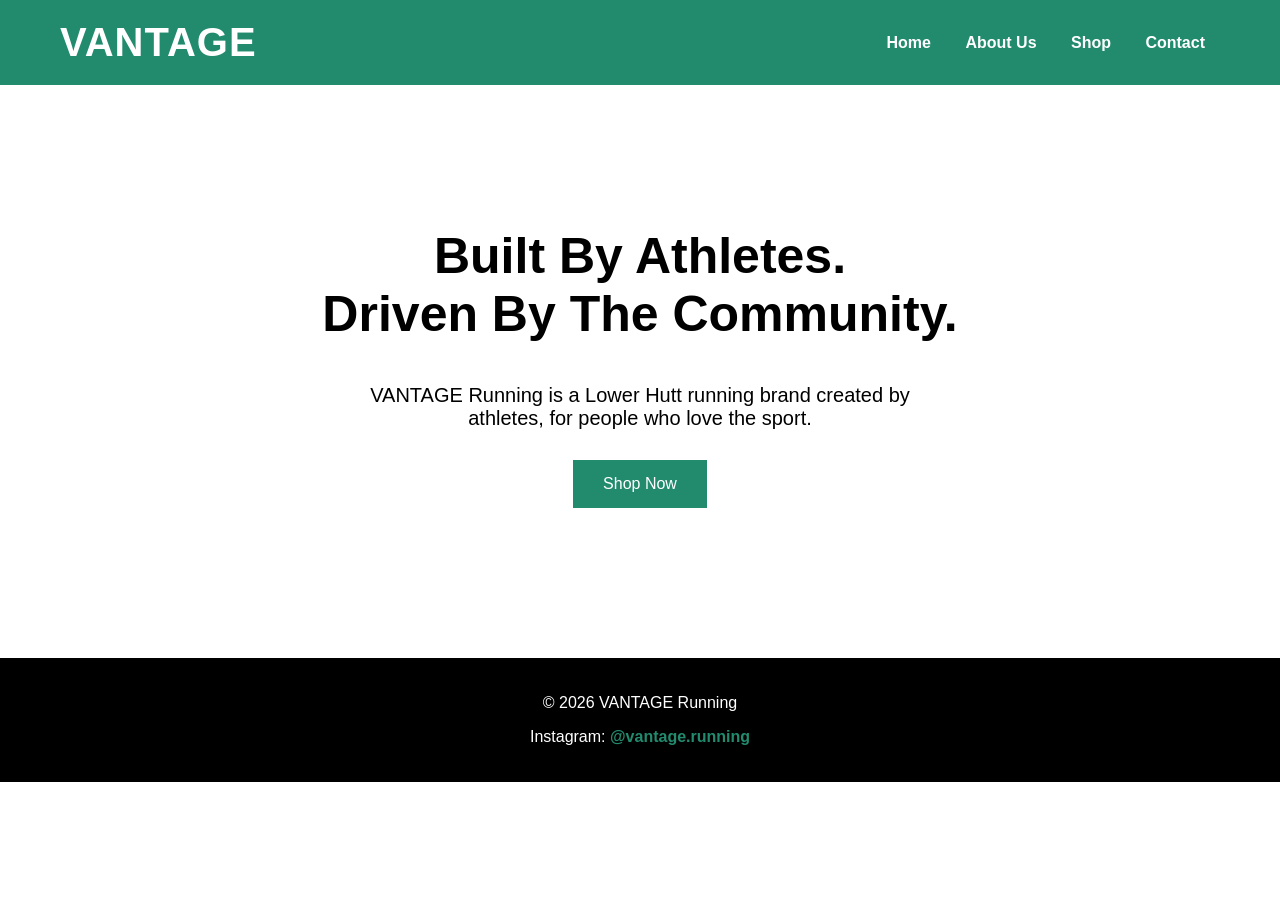
==== index.html @ 98aeda75 "1" ====
<!DOCTYPE html>
<html>
<head>
    <title>VANTAGE Running</title>
    <link rel="icon" type="image/png" href="Images/logo.png">
    <link rel="stylesheet" href="style.css">
</head>

<body>

<header>
    <h1>VANTAGE</h1>
 <nav>
<a href="index.html">Home</a>
<a href="about.html">About Us</a>
<a href="shop.html">Shop</a>
<a href="contact.html">Contact</a>
</nav>
</header>


<section class="hero">
    <h2>Built By Athletes.<br>Driven By The Community.</h2>
    <p>
        VANTAGE Running is a Lower Hutt running brand created by athletes,
        for people who love the sport.
    </p>
    <a class="button" href="shop.html">Shop Now</a>
</section>





<footer>

<p>© 2026 VANTAGE Running</p>

<p>
Instagram:
<a href="https://www.instagram.com/vantage.running" target="_blank">
@vantage.running
</a>
</p>

</footer>

</body>
</html>
---- style.css ----
body {
    margin:0;
    font-family: Arial, sans-serif;
    background:white;
    color:black;
}


header {
    background:#228B6E;
    padding:20px 60px;
    display:flex;
    justify-content:space-between;
    align-items:center;
}


header h1 {
    color:white;
    font-size:40px;
    font-family:Impact, Haettenschweiler, 'Arial Narrow Bold', sans-serif;
    letter-spacing:1px;
    margin:0;
}



nav a {
    color:white;
    text-decoration:none;
    margin:15px;
    font-weight:bold;
    font-family: Arial, sans-serif;
}



.hero {
    padding:100px 20px;
    text-align:center;
}


.hero h2 {
    font-size:50px;
}


.hero p {
    font-size:20px;
    max-width:600px;
    margin:auto;
}


.button {
    display:inline-block;
    margin-top:30px;
    background:#228B6E;
    color:white;
    padding:15px 30px;
    text-decoration:none;
}


.page {
    padding:80px;
    text-align:left;
}


.page p {
    max-width:700px;
    margin:20px 0;
    font-size:18px;
    line-height:1.6;
}

.page h2 {
    font-size:45px;
    margin-bottom:40px;
}


.product {
    max-width:400px;
    margin:auto;
}


.product img {
    width:100%;
}


button {
    background:#228B6E;
    color:white;
    border:none;
    padding:15px 40px;
    font-size:16px;
}


footer {
    background:black;
    color:white;
    text-align:center;
    padding:20px;
    margin-top:50px;
}



.products {
    display:flex;
    justify-content:center;
}


.product-card {
    width:300px;
    text-decoration:none;
    color:black;
}


.product-card img {
    width:100%;
}


.product-page {
    display:flex;
    gap:50px;
    padding:60px;
    align-items:center;
}


.product-page img {
    width:450px;
}


.product-info {
    max-width:500px;
}


.options {
    display:flex;
    flex-direction:column;
    gap:10px;
    margin:25px 0;
}


.options label {
    font-weight:bold;
}


.options select {
    width:200px;
    padding:10px;
    font-size:16px;
    border:1px solid black;
}


.paypal {
    margin-top:20px;
}


.buy-button {
    background:#228B6E;
    color:white;
    border:none;
    padding:15px 50px;
    font-size:18px;
    cursor:pointer;
}


.buy-button:hover {
    opacity:0.8;
}

.options {
    margin-top:30px;
}


.option {
    background:white;
    border:2px solid black;
    padding:12px 25px;
    margin:5px;
    cursor:pointer;
    font-size:16px;
}


.option:hover,
.selected {
    background:#228B6E;
    color:white;
    border-color:#228B6E;
}


.buy-button {
    background:#228B6E;
    color:white;
    border:none;
    padding:15px 60px;
    font-size:18px;
    cursor:pointer;
}

.options {
    margin-top:30px;
}


.options select {
    width:200px;
    padding:12px;
    font-size:16px;
    border:1px solid black;
}


.buy-button {
    background:#228B6E;
    color:white;
    border:none;
    padding:15px 60px;
    font-size:18px;
    cursor:pointer;
}


.slideshow {
    position:relative;
    width:450px;
}


.slideshow img {
    width:100%;
    display:block;
}


.slide-button {

    position:absolute;
    top:50%;
    transform:translateY(-50%);

    background:none;
    border:none;

    color:white;
    font-size:45px;
    font-weight:300;

    cursor:pointer;

    padding:10px;

    text-shadow:0 2px 8px rgba(0,0,0,0.6);

    transition:0.2s;
}


.slide-button:hover {

    color:#228B6E;
    transform:translateY(-50%) scale(1.15);

}


.left {
    left:20px;
}


.right {
    right:20px;
}

.slideshow {
    position:relative;
    width:450px;
}

.contact-email {
    color:#228B6E;
    font-size:20px;
    font-weight:bold;
    text-decoration:none;
}

.contact-email:hover {
    text-decoration:underline;
}

.options {
    margin-top:30px;
}


.options h3 {
    margin-bottom:10px;
    margin-top:25px;
}


.options select {
    width:220px;
    padding:12px;
    font-size:16px;
    border:1px solid black;
    background:white;
}


.buy-button {
    background:#228B6E;
    color:white;
    border:none;
    padding:15px 60px;
    font-size:18px;
    cursor:pointer;
}


.buy-button:hover {
    opacity:0.85;
}

footer a {
    color:#228B6E;
    text-decoration:none;
    font-weight:bold;
}


footer a:hover {
    text-decoration:underline;
}
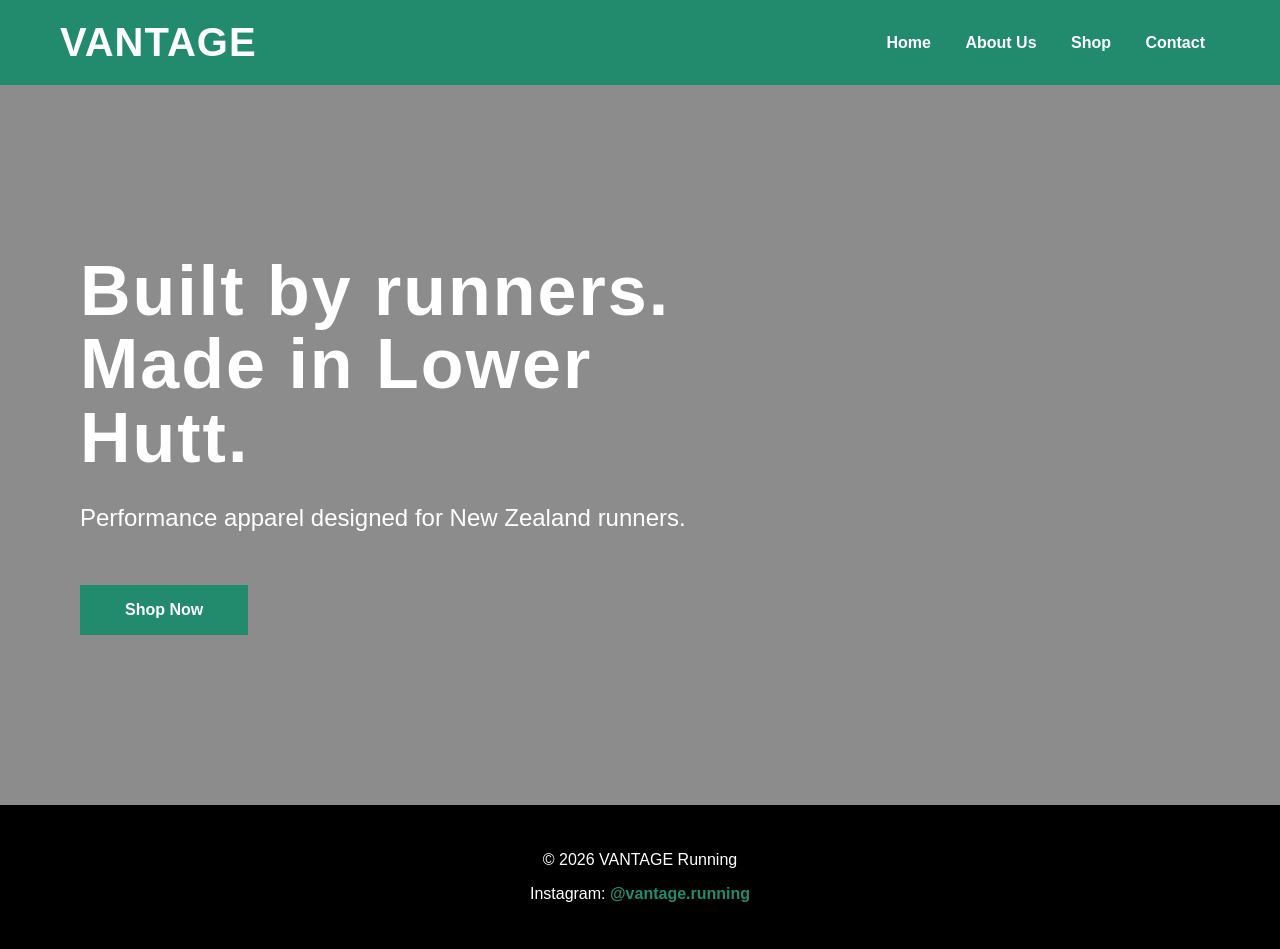
==== commit 12a7db14: "better" ====
--- a/index.html
+++ b/index.html
@@ -5,6 +5,62 @@
     <link rel="icon" type="image/png" href="Images/logo.png">
     <link rel="stylesheet" href="style.css">
 </head>
+
+<script>
+
+const heroImages = [
+"Images/hero1.png",
+"Images/hero2.jpg",
+"Images/hero3.jpg"
+];
+
+
+let currentHero = 0;
+
+
+function changeHero(){
+
+let overlay = document.querySelector(".hero-overlay");
+
+
+currentHero++;
+
+
+if(currentHero >= heroImages.length){
+    currentHero = 0;
+}
+
+
+overlay.style.backgroundImage =
+`linear-gradient(
+rgba(0,0,0,0.45),
+rgba(0,0,0,0.45)
+),
+url('${heroImages[currentHero]}')`;
+
+
+overlay.style.opacity = "1";
+
+
+setTimeout(() => {
+
+document.getElementById("hero").style.backgroundImage =
+overlay.style.backgroundImage;
+
+
+overlay.style.opacity = "0";
+
+
+}, 1500);
+
+
+}
+
+
+setInterval(changeHero,5000);
+
+
+</script>
 
 <body>
 
@@ -19,13 +75,27 @@
 </header>
 
 
-<section class="hero">
-    <h2>Built By Athletes.<br>Driven By The Community.</h2>
-    <p>
-        VANTAGE Running is a Lower Hutt running brand created by athletes,
-        for people who love the sport.
-    </p>
-    <a class="button" href="shop.html">Shop Now</a>
+<section class="hero" id="hero">
+
+<div class="hero-overlay"></div>
+
+<div class="hero-content">
+
+<h2>
+Built by runners.<br>
+Made in Lower Hutt.
+</h2>
+
+<p>
+Performance apparel designed for New Zealand runners.
+</p>
+
+<a href="shop.html" class="button">
+Shop Now
+</a>
+
+</div>
+
 </section>
 
 
--- a/style.css
+++ b/style.css
@@ -36,20 +36,102 @@
 
 
 .hero {
-    padding:100px 20px;
-    text-align:center;
+
+min-height:80vh;
+
+position:relative;
+
+background-image:
+linear-gradient(
+rgba(0,0,0,0.45),
+rgba(0,0,0,0.45)
+),
+url("Images/hero1.jpg");
+
+background-size:cover;
+background-position:center;
+
+display:flex;
+align-items:center;
+
+padding:0 80px;
+
+color:white;
+
+}
+
+
+.hero-overlay {
+
+position:absolute;
+
+top:0;
+left:0;
+
+width:100%;
+height:100%;
+
+background-size:cover;
+background-position:center;
+
+opacity:0;
+
+transition:opacity 1.5s ease;
+
+}
+
+
+.hero-content {
+
+position:relative;
+
+z-index:2;
+
+max-width:700px;
+
 }
 
 
 .hero h2 {
-    font-size:50px;
+
+font-size:70px;
+
+line-height:1.05;
+
+margin:0 0 25px;
+
+font-family:Impact, Haettenschweiler, 'Arial Narrow Bold', sans-serif;
+
+letter-spacing:2px;
+
 }
 
 
 .hero p {
-    font-size:20px;
-    max-width:600px;
-    margin:auto;
+
+font-size:24px;
+
+line-height:1.5;
+
+}
+
+
+.hero .button {
+
+background:#228B6E;
+
+color:white;
+
+padding:16px 45px;
+
+display:inline-block;
+
+margin-top:25px;
+
+text-decoration:none;
+
+font-weight:bold;
+
 }
 
 
@@ -106,8 +188,8 @@
     background:black;
     color:white;
     text-align:center;
-    padding:20px;
-    margin-top:50px;
+    padding:30px 20px;
+    margin-top:0;
 }
 
 
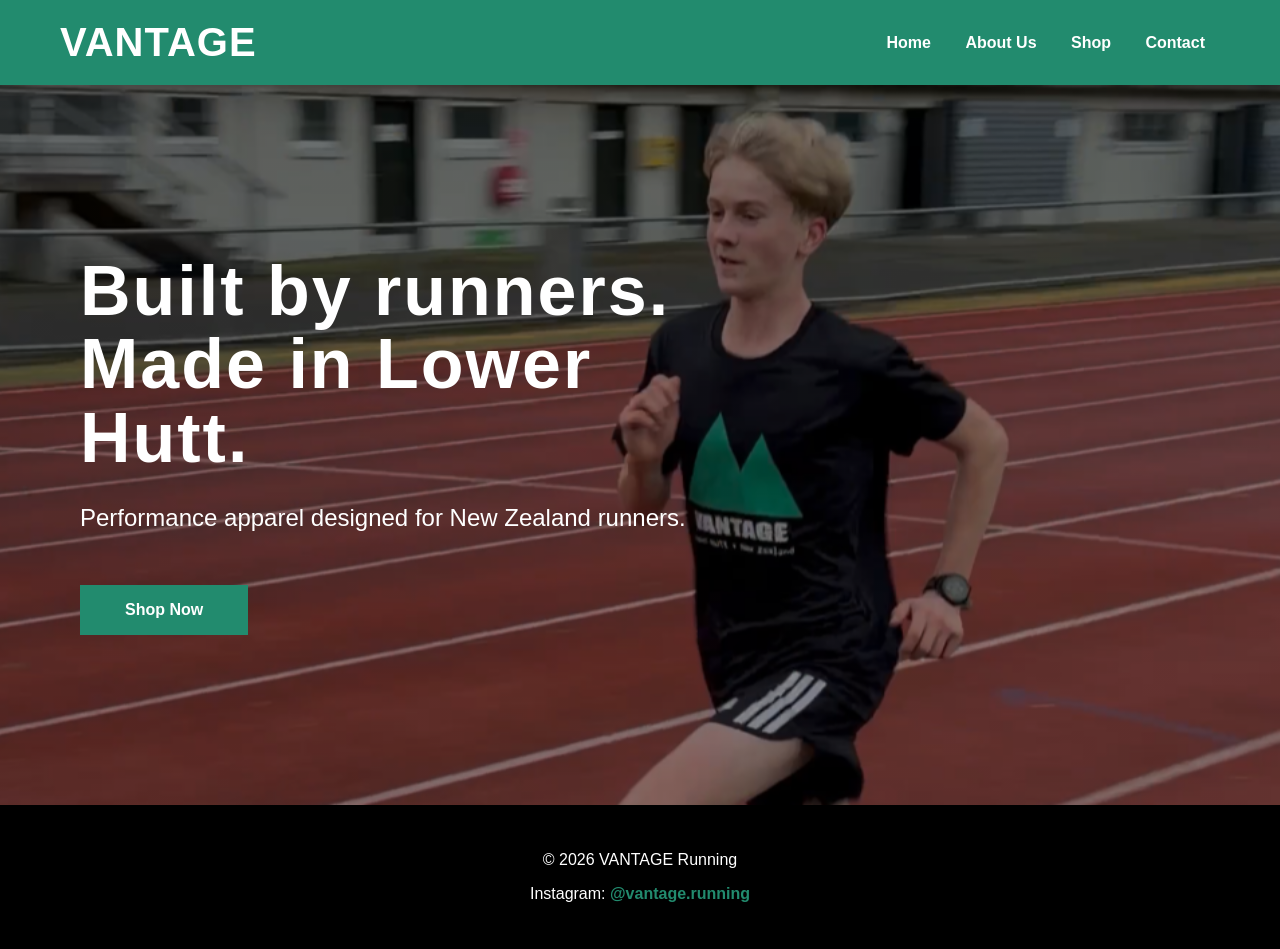
==== commit cc8e0493: "67" ====
--- a/index.html
+++ b/index.html
@@ -6,61 +6,7 @@
     <link rel="stylesheet" href="style.css">
 </head>
 
-<script>
 
-const heroImages = [
-"Images/hero1.png",
-"Images/hero2.jpg",
-"Images/hero3.jpg"
-];
-
-
-let currentHero = 0;
-
-
-function changeHero(){
-
-let overlay = document.querySelector(".hero-overlay");
-
-
-currentHero++;
-
-
-if(currentHero >= heroImages.length){
-    currentHero = 0;
-}
-
-
-overlay.style.backgroundImage =
-`linear-gradient(
-rgba(0,0,0,0.45),
-rgba(0,0,0,0.45)
-),
-url('${heroImages[currentHero]}')`;
-
-
-overlay.style.opacity = "1";
-
-
-setTimeout(() => {
-
-document.getElementById("hero").style.backgroundImage =
-overlay.style.backgroundImage;
-
-
-overlay.style.opacity = "0";
-
-
-}, 1500);
-
-
-}
-
-
-setInterval(changeHero,5000);
-
-
-</script>
 
 <body>
 
@@ -78,6 +24,8 @@
 <section class="hero" id="hero">
 
 <div class="hero-overlay"></div>
+
+<div class="hero-fade"></div>
 
 <div class="hero-content">
 
@@ -115,5 +63,59 @@
 
 </footer>
 
+<script>
+
+const hero = document.getElementById("hero");
+const fadeLayer = document.querySelector(".hero-fade");
+
+
+const heroImages = [
+    "Images/hero1.jpg",
+    "Images/hero2.jpg",
+    "Images/hero3.jpg"
+];
+
+
+let currentHero = 0;
+
+
+setInterval(function(){
+
+
+    currentHero++;
+
+
+    if(currentHero >= heroImages.length){
+        currentHero = 0;
+    }
+
+
+    fadeLayer.style.backgroundImage =
+    "linear-gradient(rgba(0,0,0,0.45), rgba(0,0,0,0.45)), url('" 
+    + heroImages[currentHero] 
+    + "')";
+
+
+    fadeLayer.style.opacity = "1";
+
+
+    setTimeout(function(){
+
+        hero.style.backgroundImage =
+        fadeLayer.style.backgroundImage;
+
+
+        fadeLayer.style.opacity = "0";
+
+
+    },1500);
+
+
+},5000);
+
+
+</script>
+
+
 </body>
 </html>
--- a/style.css
+++ b/style.css
@@ -37,43 +37,43 @@
 
 .hero {
 
-min-height:80vh;
-
-position:relative;
-
-background-image:
-linear-gradient(
-rgba(0,0,0,0.45),
-rgba(0,0,0,0.45)
-),
-url("Images/hero1.jpg");
+    height:80vh;
+
+    position:relative;
+
+    background-image:
+    linear-gradient(
+    rgba(0,0,0,0.45),
+    rgba(0,0,0,0.45)
+    ),
+    url("Images/hero1.png");
+
+    background-size:cover;
+    background-position:center;
+
+    display:flex;
+    align-items:center;
+
+    padding:0 80px;
+
+    color:white;
+
+}
+
+
+.hero-overlay {
+
+position:absolute;
+
+top:0;
+left:0;
+
+width:100%;
+height:100%;
 
 background-size:cover;
 background-position:center;
 
-display:flex;
-align-items:center;
-
-padding:0 80px;
-
-color:white;
-
-}
-
-
-.hero-overlay {
-
-position:absolute;
-
-top:0;
-left:0;
-
-width:100%;
-height:100%;
-
-background-size:cover;
-background-position:center;
-
 opacity:0;
 
 transition:opacity 1.5s ease;
@@ -88,6 +88,25 @@
 z-index:2;
 
 max-width:700px;
+
+}
+
+.hero-fade {
+
+    position:absolute;
+
+    top:0;
+    left:0;
+
+    width:100%;
+    height:100%;
+
+    background-size:cover;
+    background-position:center;
+
+    opacity:0;
+
+    transition:opacity 1.5s ease;
 
 }
 
@@ -436,4 +455,5 @@
 
 footer a:hover {
     text-decoration:underline;
-}+}
+
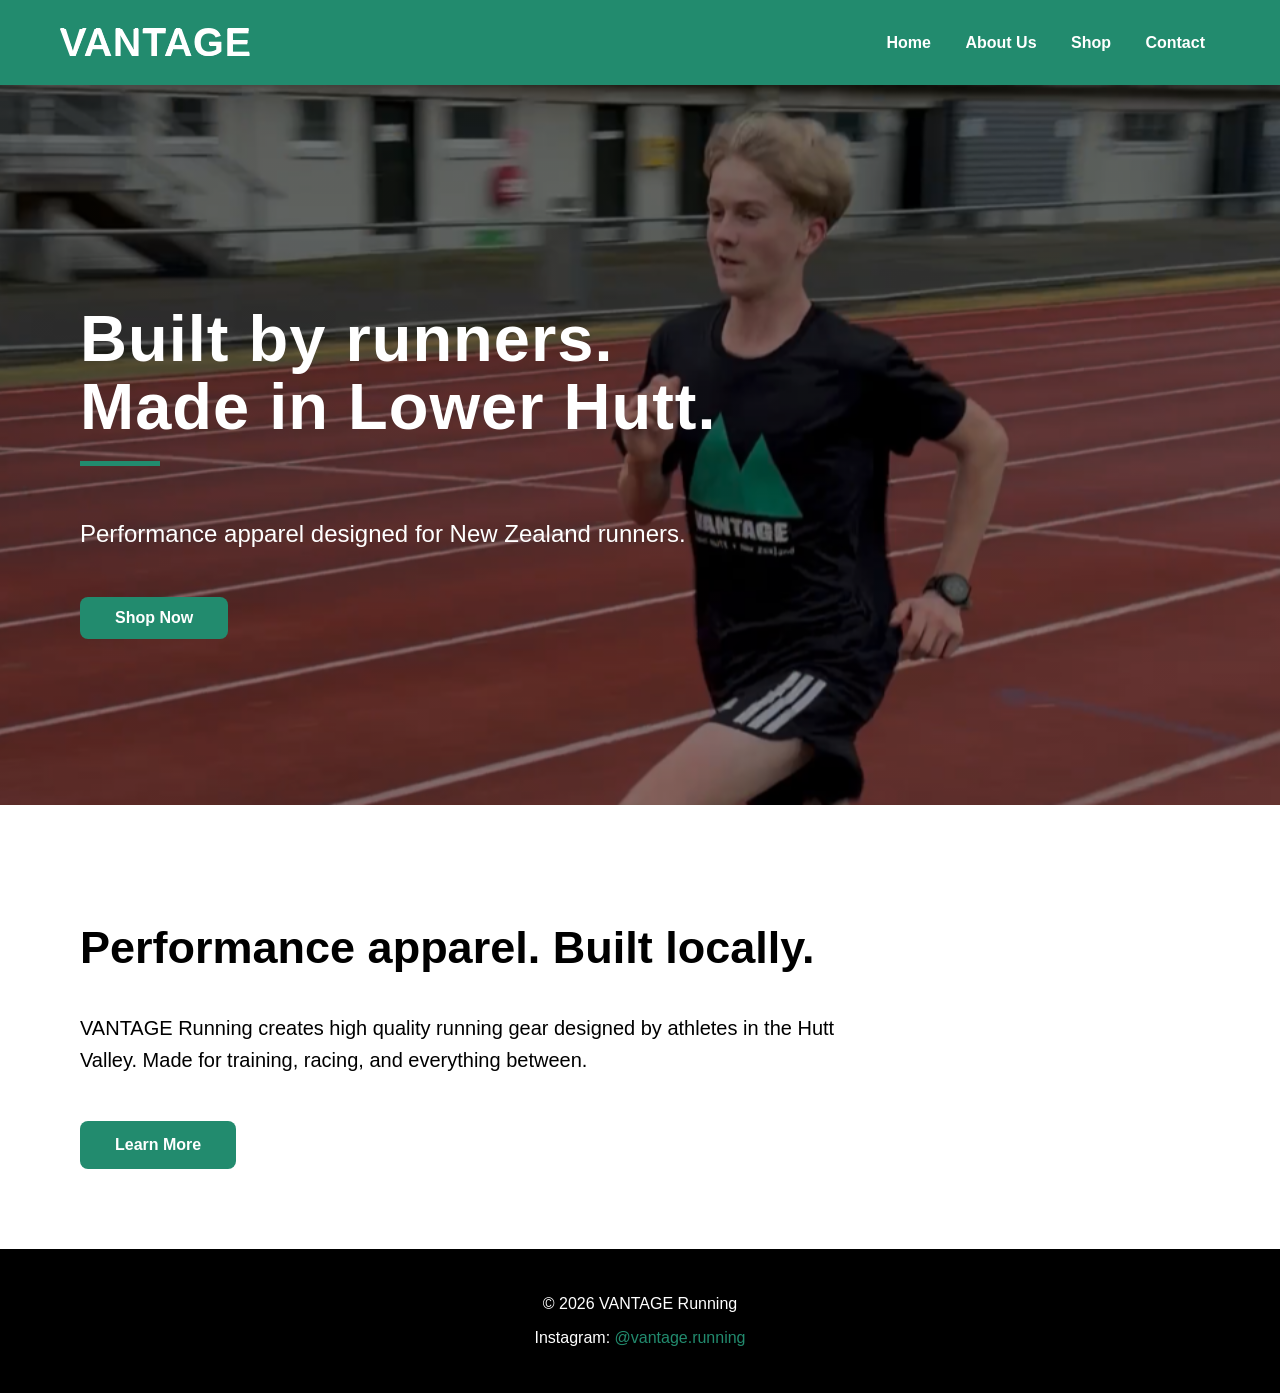
==== commit 913ed178: "locked" ====
--- a/index.html
+++ b/index.html
@@ -10,9 +10,20 @@
 
 <body>
 
+    <div class="loader">
+
+    <div class="loader-bg"></div>
+
+    <h1>VANTAGE</h1>
+
+</div>
+
 <header>
-    <h1>VANTAGE</h1>
- <nav>
+
+<a href="index.html" class="logo">
+    VANTAGE
+
+</a> <nav>
 <a href="index.html">Home</a>
 <a href="about.html">About Us</a>
 <a href="shop.html">Shop</a>
@@ -23,8 +34,6 @@
 
 <section class="hero" id="hero">
 
-<div class="hero-overlay"></div>
-
 <div class="hero-fade"></div>
 
 <div class="hero-content">
@@ -43,6 +52,22 @@
 </a>
 
 </div>
+
+</section>
+
+<section class="home-intro">
+
+<h2>
+Performance apparel. Built locally.
+</h2>
+
+<p>
+VANTAGE Running creates high quality running gear designed by athletes in the Hutt Valley. Made for training, racing, and everything between.
+</p>
+
+<a href="about.html" class="button">
+Learn More
+</a>
 
 </section>
 
@@ -111,7 +136,95 @@
     },1500);
 
 
-},5000);
+},4000);
+
+
+
+
+</script>
+
+
+<script>
+
+window.addEventListener("load", function () {
+
+    const loader = document.querySelector(".loader");
+    const loaderBg = document.querySelector(".loader-bg");
+    const loaderLogo = document.querySelector(".loader h1");
+    const headerLogo = document.querySelector(".logo");
+
+
+    const start = loaderLogo.getBoundingClientRect();
+    const end = headerLogo.getBoundingClientRect();
+
+
+    const startX = start.left + start.width / 2;
+    const startY = start.top + start.height / 2;
+
+    const endX = end.left + end.width / 2;
+    const endY = end.top + end.height / 2;
+
+
+    const moveX = endX - startX;
+    const moveY = endY - startY;
+
+
+    const scale = end.width / start.width;
+
+
+    loaderLogo.style.transition =
+        "transform 1.6s cubic-bezier(.22,.61,.36,1)";
+
+
+    // Start movement
+    setTimeout(function () {
+
+
+        loaderLogo.style.transform =
+        `
+        translate(${moveX}px, ${moveY}px)
+        scale(${scale})
+        `;
+
+
+    },300);
+
+
+
+    // Fade green earlier
+    setTimeout(function () {
+
+
+        loaderBg.style.transition =
+            "opacity 0.7s ease";
+
+
+        loaderBg.style.opacity = "0";
+
+
+    },600);
+
+
+
+   // Fade logo at the end
+setTimeout(function () {
+
+    loaderLogo.style.transition = "opacity 0.5s ease";
+    loaderLogo.style.opacity = "0";
+
+},2200);
+
+
+// Remove loader
+setTimeout(function () {
+
+    loader.remove();
+
+},2700);
+
+
+
+});
 
 
 </script>
--- a/style.css
+++ b/style.css
@@ -1,39 +1,58 @@
 body {
     margin:0;
-    font-family: Arial, sans-serif;
+    font-family:Arial, sans-serif;
     background:white;
     color:black;
 }
 
 
+/* HEADER */
+
 header {
+
     background:#228B6E;
+
     padding:20px 60px;
+
     display:flex;
+
     justify-content:space-between;
+
     align-items:center;
+
 }
 
 
 header h1 {
+
     color:white;
+
     font-size:40px;
+
     font-family:Impact, Haettenschweiler, 'Arial Narrow Bold', sans-serif;
+
     letter-spacing:1px;
+
     margin:0;
-}
-
+
+}
 
 
 nav a {
+
     color:white;
+
     text-decoration:none;
+
     margin:15px;
+
     font-weight:bold;
-    font-family: Arial, sans-serif;
-}
-
-
+
+}
+
+
+
+/* HERO */
 
 .hero {
 
@@ -41,17 +60,23 @@
 
     position:relative;
 
-    background-image:
+    overflow:hidden;
+
+    background:
+
     linear-gradient(
-    rgba(0,0,0,0.45),
-    rgba(0,0,0,0.45)
+    rgba(0,0,0,.45),
+    rgba(0,0,0,.45)
     ),
-    url("Images/hero1.png");
+
+    url("Images/hero1.jpg");
 
     background-size:cover;
+
     background-position:center;
 
     display:flex;
+
     align-items:center;
 
     padding:0 80px;
@@ -61,399 +86,1080 @@
 }
 
 
-.hero-overlay {
-
-position:absolute;
-
-top:0;
-left:0;
-
-width:100%;
-height:100%;
-
-background-size:cover;
-background-position:center;
-
-opacity:0;
-
-transition:opacity 1.5s ease;
+.hero-fade {
+
+    position:absolute;
+
+    inset:0;
+
+    background-size:cover;
+
+    background-position:center;
+
+    opacity:0;
+
+    transition:opacity 1.5s ease;
+
+    z-index:1;
 
 }
 
 
 .hero-content {
 
-position:relative;
-
-z-index:2;
-
-max-width:700px;
-
-}
-
-.hero-fade {
+    position:relative;
+
+    z-index:2;
+
+    max-width:700px;
+
+}
+
+
+.hero h2 {
+
+    font-family:Impact, Haettenschweiler, 'Arial Narrow Bold', sans-serif;
+
+    font-size:65px;
+
+    letter-spacing:1px;
+
+    line-height:1.05;
+
+}
+
+.hero h2::after {
+
+    content:"";
+
+    display:block;
+
+    width:80px;
+
+    height:5px;
+
+    background:#228B6E;
+
+    margin-top:20px;
+
+}
+
+.hero .button {
+
+    background:#228B6E;
+
+    color:white;
+
+    padding:12px 35px;
+
+    border-radius:8px;
+
+    font-weight:bold;
+
+    transition:0.2s;
+
+}
+
+
+.hero .button:hover {
+
+    background:#176b54;
+
+    transform:translateY(-2px);
+
+}
+
+
+.hero p {
+
+    font-size:24px;
+
+}
+
+.home-intro {
+
+    padding:80px;
+
+    max-width:800px;
+
+}
+
+
+.home-intro h2 {
+
+    font-family:Impact, Haettenschweiler, 'Arial Narrow Bold', sans-serif;
+
+    font-size:45px;
+
+}
+
+
+.home-intro p {
+
+    font-size:20px;
+
+    line-height:1.6;
+
+}
+
+
+.button {
+
+    display:inline-block;
+
+    background:#228B6E;
+
+    color:white;
+
+    padding:15px 35px;
+
+    border-radius:8px;
+
+    text-decoration:none;
+
+    font-weight:bold;
+
+    margin-top:25px;
+
+    transition:0.2s;
+
+}
+
+
+.button:hover {
+
+    background:#176b54;
+
+    transform:translateY(-2px);
+
+}
+
+.logo {
+
+    color:white;
+
+    text-decoration:none;
+
+    font-size:40px;
+
+    font-family:Impact, Haettenschweiler, 'Arial Narrow Bold', sans-serif;
+
+    letter-spacing:1px;
+
+}
+
+
+.logo:hover {
+
+    opacity:0.8;
+
+}
+
+.product-image {
+
+    position:relative;
+
+}
+
+
+.stock-badge {
 
     position:absolute;
 
-    top:0;
-    left:0;
-
-    width:100%;
-    height:100%;
-
-    background-size:cover;
-    background-position:center;
-
-    opacity:0;
-
-    transition:opacity 1.5s ease;
-
-}
-
-
-.hero h2 {
-
-font-size:70px;
-
-line-height:1.05;
-
-margin:0 0 25px;
-
-font-family:Impact, Haettenschweiler, 'Arial Narrow Bold', sans-serif;
-
-letter-spacing:2px;
-
-}
-
-
-.hero p {
-
-font-size:24px;
-
-line-height:1.5;
-
-}
-
-
-.hero .button {
-
-background:#228B6E;
-
-color:white;
-
-padding:16px 45px;
-
-display:inline-block;
-
-margin-top:25px;
-
-text-decoration:none;
-
-font-weight:bold;
-
-}
-
-
-.button {
-    display:inline-block;
-    margin-top:30px;
+    top:15px;
+
+    right:15px;
+
     background:#228B6E;
+
     color:white;
-    padding:15px 30px;
-    text-decoration:none;
-}
-
-
-.page {
-    padding:80px;
-    text-align:left;
-}
-
-
-.page p {
-    max-width:700px;
-    margin:20px 0;
-    font-size:18px;
-    line-height:1.6;
-}
-
-.page h2 {
-    font-size:45px;
-    margin-bottom:40px;
-}
-
-
-.product {
-    max-width:400px;
-    margin:auto;
-}
-
-
-.product img {
-    width:100%;
-}
-
-
-button {
-    background:#228B6E;
-    color:white;
-    border:none;
-    padding:15px 40px;
-    font-size:16px;
-}
-
-
-footer {
+
+    padding:8px 14px;
+
+    font-size:14px;
+
+    font-weight:bold;
+
+    border-radius:20px;
+
+}
+
+
+.coming {
+
     background:black;
-    color:white;
-    text-align:center;
-    padding:30px 20px;
-    margin-top:0;
-}
-
-
-
-.products {
+
+}
+
+
+.coming-soon {
+
+    cursor:default;
+
+}
+
+
+.loader {
+
+    position:fixed;
+    inset:0;
+
     display:flex;
     justify-content:center;
+    align-items:center;
+
+    z-index:9999;
+
+}
+
+
+.loader-bg {
+
+    position:absolute;
+    inset:0;
+
+    background:#228B6E;
+
+}
+
+
+.loader h1 {
+
+    position:relative;
+
+    color:white;
+
+    font-family:Impact, Haettenschweiler, 'Arial Narrow Bold', sans-serif;
+
+    font-size:72px;
+
+    letter-spacing:2px;
+
+    z-index:2;
+
+}
+
+.collection-text {
+
+    max-width:600px;
+
+    font-size:20px;
+
+    line-height:1.6;
+
+    margin-bottom:50px;
+
+}
+
+
+
+/* PRODUCT PAGE */
+
+.product-page {
+
+    display:grid;
+
+    grid-template-columns:580px 1fr;
+
+    gap:60px;
+
+    padding:70px 80px;
+
+    align-items:start;
+
+}
+
+
+/* IMAGE GALLERY */
+
+
+.gallery {
+
+    width:580px;
+
+}
+
+
+.main-image {
+
+    position:relative;
+
+    width:580px;
+
+    overflow:hidden;
+
+}
+
+
+.main-image img {
+
+    width:580px;
+
+    height:580px;
+
+    object-fit:contain;
+
+    display:block;
+
+    transition:transform .4s ease, opacity .3s ease;
+
+}
+
+
+.main-image img:hover {
+
+    transform:scale(1.08);
+
+}
+
+
+
+/* ARROWS */
+
+
+.gallery-arrow {
+
+    position:absolute;
+
+    top:50%;
+
+    transform:translateY(-50%);
+
+    background:none;
+
+    border:none;
+
+    color:white;
+
+    font-size:60px;
+
+    cursor:pointer;
+
+    z-index:5;
+
+    text-shadow:0 2px 8px black;
+
+}
+
+
+.gallery-arrow:hover {
+
+    color:#228B6E;
+
+}
+
+
+.left-arrow {
+
+    left:15px;
+
+}
+
+
+.right-arrow {
+
+    right:15px;
+
+}
+
+
+
+/* THUMBNAILS */
+
+
+.thumbnails {
+
+    display:flex;
+
+    gap:12px;
+
+    margin-top:20px;
+
+}
+
+
+.thumbnails img {
+
+    width:101px;
+
+    height:101px;
+
+    object-fit:cover;
+
+    cursor:pointer;
+
+    border:2px solid transparent;
+
+}
+
+
+.thumbnails img:hover {
+
+    border-color:#228B6E;
+
+}
+
+
+
+/* INFO */
+
+
+.product-info {
+
+    max-width:500px;
+
+}
+
+
+.product-info h2 {
+
+    font-size:40px;
+
+}
+
+
+.purchase-panel {
+
+    position:sticky;
+
+    top:30px;
+
+}
+
+
+
+/* OPTIONS */
+
+
+.options {
+
+    margin-top:30px;
+
+}
+
+
+.button-group {
+
+    display:flex;
+
+    gap:12px;
+
+    flex-wrap:wrap;
+
+}
+
+
+.option {
+
+    background:white;
+
+    color:black;
+
+    border:2px solid #ccc;
+
+    border-radius:8px;
+
+    padding:12px 22px;
+
+    cursor:pointer;
+
+    font-size:16px;
+
+}
+
+
+.option:hover {
+
+    border-color:#228B6E;
+
+}
+
+
+.option.selected {
+
+    background:#228B6E;
+
+    color:white;
+
+    border-color:#228B6E;
+
+}
+
+
+
+/* PAYPAL */
+
+.buy-button {
+
+    background:#228B6E;
+
+    color:white;
+
+    border:none;
+
+    border-radius:8px;
+
+    padding:12px 35px;
+
+    font-size:16px;
+
+    font-weight:bold;
+
+    cursor:pointer;
+
+    margin-top:25px;
+
+    transition:0.2s;
+
+}
+
+
+.buy-button:hover {
+
+    background:#176b54;
+
+    transform:translateY(-2px);
+
+}
+
+
+
+/* SHOP */
+
+
+.shop-grid {
+
+    display:grid;
+
+    grid-template-columns:repeat(auto-fill,minmax(280px,1fr));
+
+    gap:40px;
+
+    margin-top:40px;
+
 }
 
 
 .product-card {
+
+    text-decoration:none;
+
+    color:black;
+
+}
+
+
+.product-card img {
+
+    width:100%;
+
+}
+
+
+
+/* FOOTER */
+
+
+footer {
+
+    background:black;
+
+    color:white;
+
+    text-align:center;
+
+    padding:30px;
+
+}
+
+
+footer a {
+
+    color:#228B6E;
+
+    text-decoration:none;
+
+}
+
+/* MOBILE VERSION */
+
+@media (max-width:768px) {
+
+
+    /* HEADER */
+
+    header {
+
+        padding:20px;
+
+        flex-direction:column;
+
+        gap:15px;
+
+    }
+
+
+    header h1 {
+
+        font-size:36px;
+
+    }
+
+
+    nav {
+
+        display:flex;
+
+        flex-wrap:wrap;
+
+        justify-content:center;
+
+    }
+
+
+    nav a {
+
+        margin:8px;
+
+    }
+
+
+
+    /* HERO */
+
+    .hero {
+
+        height:70vh;
+
+        padding:0 25px;
+
+    }
+
+
+    .hero h2 {
+
+        font-size:45px;
+
+    }
+
+
+    .hero p {
+
+        font-size:18px;
+
+    }
+
+
+
+    /* PRODUCT PAGE */
+
+    .product-page {
+
+        display:flex;
+
+        flex-direction:column;
+
+        padding:35px 20px;
+
+        gap:35px;
+
+    }
+
+
+
+    /* IMAGE GALLERY */
+
+    .gallery {
+
+        width:100%;
+
+        display:flex;
+
+        flex-direction:row;
+
+        align-items:center;
+
+        justify-content:center;
+
+        gap:12px;
+
+    }
+
+
+
+    .main-image {
+
+        width:calc(100% - 70px);
+
+        max-width:380px;
+
+    }
+
+
+
+    .main-image img {
+
+        width:100%;
+
+        height:auto;
+
+        max-height:400px;
+
+        object-fit:contain;
+
+    }
+
+
+
+    /* THUMBNAILS LEFT OF IMAGE */
+
+    .thumbnails {
+
+        display:flex;
+
+        flex-direction:column;
+
+        gap:10px;
+
+        margin:0;
+
+    }
+
+
+
+    .thumbnails img {
+
+        width:55px;
+
+        height:55px;
+
+        object-fit:cover;
+
+    }
+
+
+
+    /* ARROWS */
+
+    .gallery-arrow {
+
+        font-size:40px;
+
+    }
+
+
+
+    .left-arrow {
+
+        left:5px;
+
+    }
+
+
+
+    .right-arrow {
+
+        right:5px;
+
+    }
+
+
+
+
+    /* PRODUCT INFO */
+
+    .purchase-panel {
+
+        position:static;
+
+        width:100%;
+
+    }
+
+
+
+    .product-info {
+
+        max-width:none;
+
+    }
+
+
+
+    .product-info h2 {
+
+        font-size:32px;
+
+    }
+
+
+
+
+    /* OPTIONS */
+
+    .options {
+
+        width:100%;
+
+        display:flex;
+
+        flex-direction:column;
+
+        gap:10px;
+
+    }
+
+
+
+    .button-group {
+
+        display:flex;
+
+        flex-wrap:wrap;
+
+        gap:10px;
+
+    }
+
+
+
+    .option {
+
+        padding:10px 18px;
+
+        height:auto;
+
+        width:auto;
+
+    }
+
+
+
+
+    /* BUY BUTTON */
+
+    #paypalForm {
+
+        width:100%;
+
+        margin-top:25px;
+
+    }
+
+
+
+    .buy-button {
+
+        width:auto !important;
+
+        padding:12px 45px;
+
+        margin:0;
+
+    }
+
+
+
+
+    /* FOOTER */
+
+    footer {
+
+        padding:25px 15px;
+
+    }
+
+
+}
+
+.slideshow {
+    width:100%;
+}
+
+/* DESKTOP SHOP FIX */
+
+.shop-page {
+
+    padding:70px 80px;
+
+}
+
+
+.shop-page h2 {
+
+    font-size:50px;
+
+    margin:0 0 20px;
+
+    font-family:Impact, Haettenschweiler, 'Arial Narrow Bold', sans-serif;
+
+}
+
+
+
+.shop-page > p {
+
+    max-width:650px;
+
+    font-size:18px;
+
+    line-height:1.6;
+
+    margin:0 0 45px;
+
+}
+
+
+
+.shop-grid {
+
+    display:grid;
+
+    grid-template-columns:repeat(3, 300px);
+
+    gap:50px;
+
+    margin-left:0px;
+
+}
+
+
+
+.product-card {
+
     width:300px;
+
     text-decoration:none;
+
     color:black;
-}
+
+}
+
 
 
 .product-card img {
-    width:100%;
-}
-
-
-.product-page {
-    display:flex;
-    gap:50px;
-    padding:60px;
-    align-items:center;
-}
-
-
-.product-page img {
-    width:450px;
-}
-
-
-.product-info {
-    max-width:500px;
-}
-
-
-.options {
-    display:flex;
-    flex-direction:column;
-    gap:10px;
-    margin:25px 0;
-}
-
-
-.options label {
+
+    width:300px;
+
+    height:300px;
+
+    object-fit:cover;
+
+    display:block;
+
+}
+
+
+
+.product-card h3 {
+
+    margin-top:18px;
+
+    margin-bottom:5px;
+
+    font-size:24px;
+
+}
+
+
+
+.product-card p {
+
+    margin:0;
+
+    font-size:18px;
+
+}
+
+/* PAGE HEADINGS */
+
+.page {
+
+    padding:80px;
+
+}
+
+
+
+.page h2 {
+
+    font-family:Impact, Haettenschweiler, 'Arial Narrow Bold', sans-serif;
+
+    font-size:55px;
+
+    letter-spacing:1px;
+
+    margin:0 0 25px;
+
+    color:#000;
+
+}
+
+
+
+.page h2::after {
+
+    content:"";
+
+    display:block;
+
+    width:70px;
+
+    height:5px;
+
+    background:#228B6E;
+
+    margin-top:15px;
+
+}
+
+
+
+.page p {
+
+    max-width:750px;
+
+    font-size:19px;
+
+    line-height:1.7;
+
+}
+
+
+
+.page a {
+
+    color:#228B6E;
+
     font-weight:bold;
-}
-
-
-.options select {
-    width:200px;
-    padding:10px;
-    font-size:16px;
-    border:1px solid black;
-}
-
-
-.paypal {
-    margin-top:20px;
-}
-
-
-.buy-button {
-    background:#228B6E;
-    color:white;
-    border:none;
-    padding:15px 50px;
-    font-size:18px;
-    cursor:pointer;
-}
-
-
-.buy-button:hover {
-    opacity:0.8;
-}
-
-.options {
-    margin-top:30px;
-}
-
-
-.option {
-    background:white;
-    border:2px solid black;
-    padding:12px 25px;
-    margin:5px;
-    cursor:pointer;
-    font-size:16px;
-}
-
-
-.option:hover,
-.selected {
-    background:#228B6E;
-    color:white;
-    border-color:#228B6E;
-}
-
-
-.buy-button {
-    background:#228B6E;
-    color:white;
-    border:none;
-    padding:15px 60px;
-    font-size:18px;
-    cursor:pointer;
-}
-
-.options {
-    margin-top:30px;
-}
-
-
-.options select {
-    width:200px;
-    padding:12px;
-    font-size:16px;
-    border:1px solid black;
-}
-
-
-.buy-button {
-    background:#228B6E;
-    color:white;
-    border:none;
-    padding:15px 60px;
-    font-size:18px;
-    cursor:pointer;
-}
-
-
-.slideshow {
-    position:relative;
-    width:450px;
-}
-
-
-.slideshow img {
-    width:100%;
-    display:block;
-}
-
-
-.slide-button {
-
-    position:absolute;
-    top:50%;
-    transform:translateY(-50%);
-
-    background:none;
-    border:none;
-
-    color:white;
-    font-size:45px;
-    font-weight:300;
-
-    cursor:pointer;
-
-    padding:10px;
-
-    text-shadow:0 2px 8px rgba(0,0,0,0.6);
-
-    transition:0.2s;
-}
-
-
-.slide-button:hover {
-
-    color:#228B6E;
-    transform:translateY(-50%) scale(1.15);
-
-}
-
-
-.left {
-    left:20px;
-}
-
-
-.right {
-    right:20px;
-}
-
-.slideshow {
-    position:relative;
-    width:450px;
-}
-
-.contact-email {
-    color:#228B6E;
-    font-size:20px;
-    font-weight:bold;
-    text-decoration:none;
-}
-
-.contact-email:hover {
-    text-decoration:underline;
-}
-
-.options {
-    margin-top:30px;
-}
-
-
-.options h3 {
-    margin-bottom:10px;
-    margin-top:25px;
-}
-
-
-.options select {
-    width:220px;
-    padding:12px;
-    font-size:16px;
-    border:1px solid black;
-    background:white;
-}
-
-
-.buy-button {
-    background:#228B6E;
-    color:white;
-    border:none;
-    padding:15px 60px;
-    font-size:18px;
-    cursor:pointer;
-}
-
-
-.buy-button:hover {
-    opacity:0.85;
-}
-
-footer a {
-    color:#228B6E;
-    text-decoration:none;
-    font-weight:bold;
-}
-
-
-footer a:hover {
-    text-decoration:underline;
-}
-
+
+}
+
+
+@media (max-width: 700px) {
+
+    .shop-grid {
+
+        grid-template-columns: 1fr;
+
+        gap:40px;
+
+        padding:0 20px;
+
+    }
+
+
+    .product-card {
+
+        width:100%;
+
+    }
+
+
+    .product-card img {
+
+        width:100%;
+
+    }
+
+}
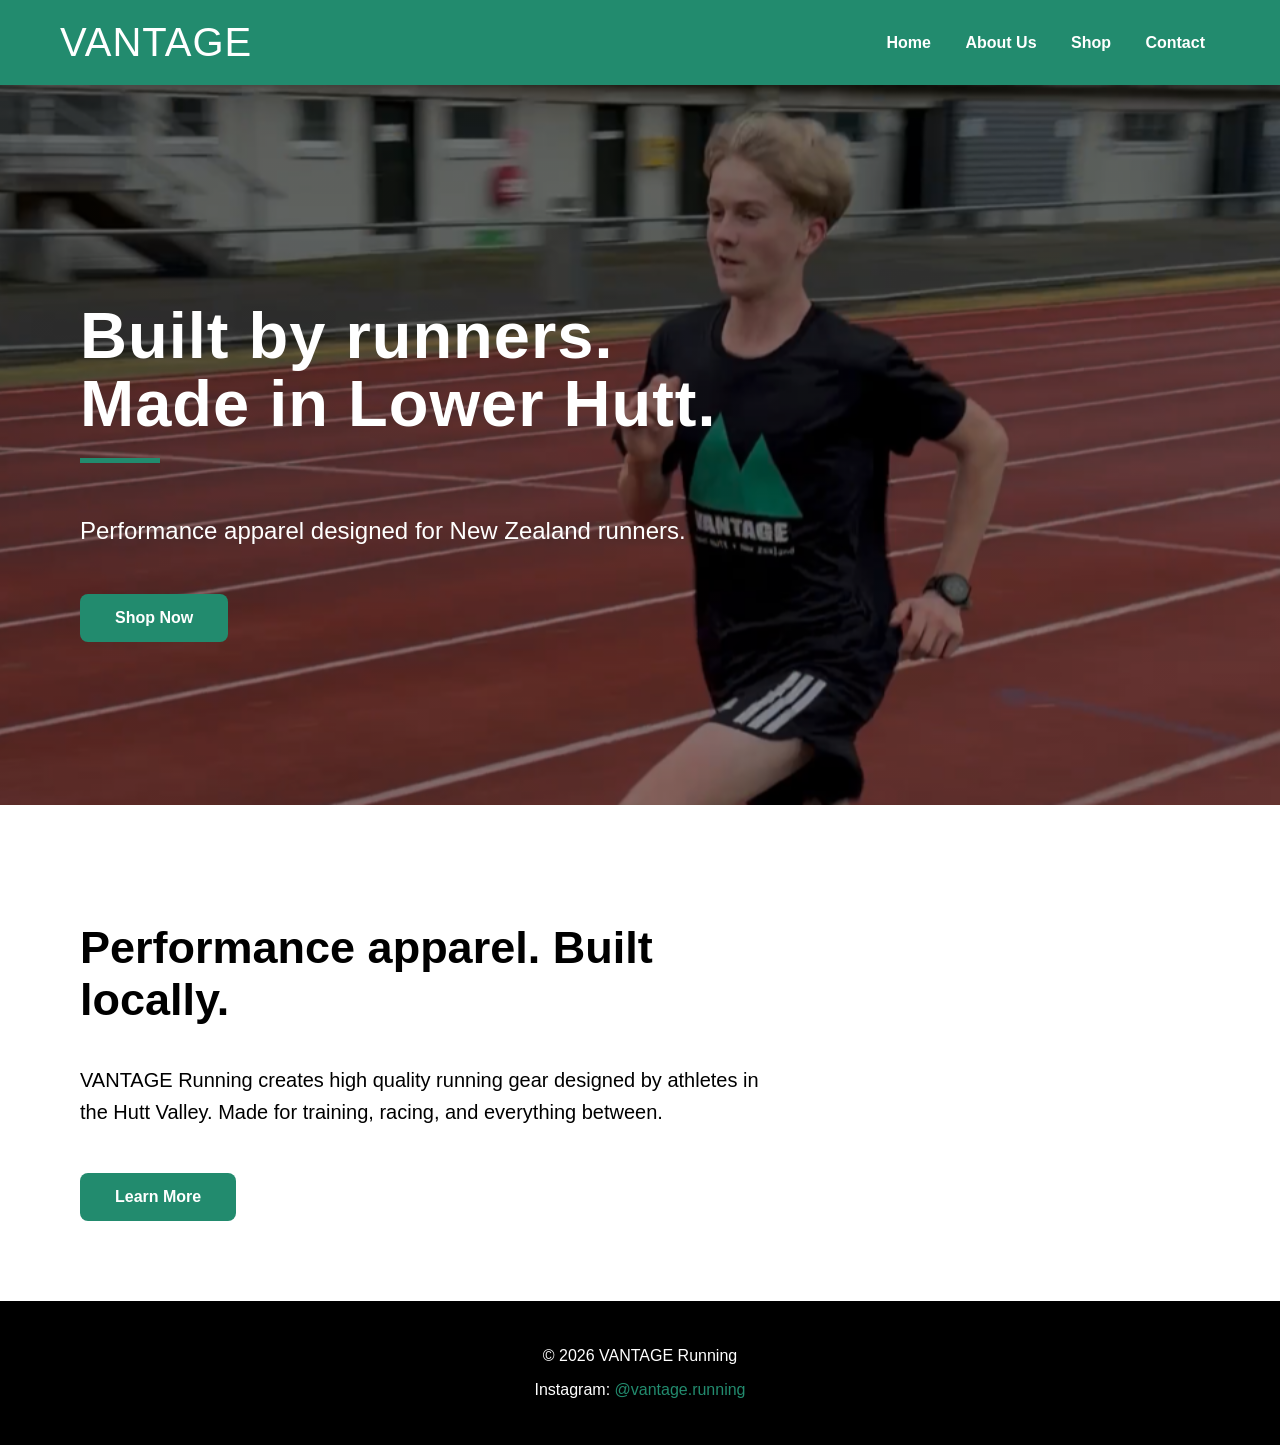
==== commit 58ed2ed3: "the goat" ====
--- a/index.html
+++ b/index.html
@@ -4,6 +4,7 @@
     <title>VANTAGE Running</title>
     <link rel="icon" type="image/png" href="Images/logo.png">
     <link rel="stylesheet" href="style.css">
+    <meta name="viewport" content="width=device-width, initial-scale=1.0">
 </head>
 
 
--- a/style.css
+++ b/style.css
@@ -1,39 +1,56 @@
-body {
+/* =========================
+   VANTAGE GLOBAL STYLES
+========================= */
+
+* {
+    box-sizing:border-box;
+}
+
+html, body {
     margin:0;
+    padding:0;
     font-family:Arial, sans-serif;
     background:white;
     color:black;
 }
 
-
-/* HEADER */
+body {
+    overflow-x:hidden;
+}
+
+
+/* =========================
+   HEADER
+========================= */
 
 header {
 
     background:#228B6E;
-
     padding:20px 60px;
 
     display:flex;
-
     justify-content:space-between;
-
     align-items:center;
 
 }
 
 
-header h1 {
+.logo {
 
     color:white;
+    text-decoration:none;
 
     font-size:40px;
-
     font-family:Impact, Haettenschweiler, 'Arial Narrow Bold', sans-serif;
 
     letter-spacing:1px;
 
-    margin:0;
+}
+
+
+.logo:hover {
+
+    opacity:.8;
 
 }
 
@@ -41,7 +58,6 @@
 nav a {
 
     color:white;
-
     text-decoration:none;
 
     margin:15px;
@@ -51,8 +67,52 @@
 }
 
 
-
-/* HERO */
+nav a:hover {
+
+    opacity:.8;
+
+}
+
+
+/* =========================
+   BUTTONS
+========================= */
+
+.button {
+
+    display:inline-block;
+
+    background:#228B6E;
+
+    color:white;
+
+    padding:15px 35px;
+
+    border-radius:8px;
+
+    text-decoration:none;
+
+    font-weight:bold;
+
+    margin-top:25px;
+
+    transition:.2s;
+
+}
+
+
+.button:hover {
+
+    background:#176b54;
+
+    transform:translateY(-2px);
+
+}
+
+
+/* =========================
+   HERO HOME PAGE
+========================= */
 
 .hero {
 
@@ -71,6 +131,7 @@
 
     url("Images/hero1.jpg");
 
+
     background-size:cover;
 
     background-position:center;
@@ -86,49 +147,1586 @@
 }
 
 
-.hero-fade {
+
+.hero-content {
+
+    max-width:700px;
+
+}
+
+
+
+.hero h2 {
+
+    font-family:Impact, Haettenschweiler, 'Arial Narrow Bold', sans-serif;
+
+    font-size:65px;
+
+    line-height:1.05;
+
+    letter-spacing:1px;
+
+}
+
+
+
+.hero h2::after {
+
+    content:"";
+
+    display:block;
+
+    width:80px;
+
+    height:5px;
+
+    background:#228B6E;
+
+    margin-top:20px;
+
+}
+
+
+
+.hero p {
+
+    font-size:24px;
+
+}
+
+
+
+.hero .button {
+
+    background:#228B6E;
+
+}
+
+
+
+.home-intro {
+
+    padding:80px;
+
+    max-width:850px;
+
+}
+
+
+
+.home-intro h2 {
+
+    font-family:Impact, Haettenschweiler, 'Arial Narrow Bold', sans-serif;
+
+    font-size:45px;
+
+}
+
+
+
+.home-intro p {
+
+    font-size:20px;
+
+    line-height:1.6;
+
+}
+
+
+
+/* =========================
+   LOADER
+========================= */
+
+
+.loader {
+
+    position:fixed;
+
+    inset:0;
+
+    display:flex;
+
+    justify-content:center;
+
+    align-items:center;
+
+    z-index:9999;
+
+}
+
+
+
+.loader-bg {
 
     position:absolute;
 
     inset:0;
 
-    background-size:cover;
-
-    background-position:center;
-
-    opacity:0;
-
-    transition:opacity 1.5s ease;
-
-    z-index:1;
-
-}
-
-
-.hero-content {
+    background:#228B6E;
+
+}
+
+
+
+.loader h1 {
 
     position:relative;
 
     z-index:2;
 
-    max-width:700px;
-
-}
+    color:white;
+
+    font-family:Impact, sans-serif;
+
+    font-size:72px;
+
+    letter-spacing:2px;
+
+}
+
+
+
+/* =========================
+   GENERAL PAGE HEADINGS
+========================= */
+
+
+.page {
+
+    padding:80px;
+
+}
+
+
+
+.page h2 {
+
+    font-family:Impact, Haettenschweiler, 'Arial Narrow Bold', sans-serif;
+
+    font-size:55px;
+
+    margin-bottom:25px;
+
+}
+
+
+
+.page h2::after {
+
+    content:"";
+
+    display:block;
+
+    width:70px;
+
+    height:5px;
+
+    background:#228B6E;
+
+    margin-top:15px;
+
+}
+
+
+
+.page p {
+
+    max-width:750px;
+
+    font-size:19px;
+
+    line-height:1.7;
+
+}
+
+
+
+/* =========================
+   FOOTER
+========================= */
+
+
+footer {
+
+    background:black;
+
+    color:white;
+
+    text-align:center;
+
+    padding:30px;
+
+}
+
+
+
+footer a {
+
+    color:#228B6E;
+
+    text-decoration:none;
+
+}
+
+/* =========================
+   PRODUCT PAGE
+========================= */
+
+
+
+
+
+
+/* IMAGE ARROWS */
+
+
+.gallery-arrow {
+    position:absolute;
+    top:50%;
+    transform:translateY(-50%);
+    background:none;
+    border:none;
+    color:white;
+    font-size:60px;
+    cursor:pointer;
+    z-index:5;
+    text-shadow:0 2px 8px black;
+}
+
+
+
+.gallery-arrow:hover {
+
+    color:#228B6E;
+
+}
+
+
+
+.left-arrow {
+
+    left:15px;
+
+}
+
+
+
+.right-arrow {
+
+    right:15px;
+
+}
+
+
+
+/* THUMBNAILS */
+
+
+.thumbnails {
+
+    display:flex;
+
+    gap:12px;
+
+    margin-top:20px;
+
+}
+
+
+
+.thumbnails img {
+
+    width:101px;
+
+    height:101px;
+
+    object-fit:cover;
+
+    cursor:pointer;
+
+    border:2px solid transparent;
+
+}
+
+
+
+.thumbnails img:hover {
+
+    border-color:#228B6E;
+
+}
+
+
+
+/* PRODUCT INFORMATION */
+
+
+.purchase-panel {
+
+    max-width:500px;
+
+}
+
+
+
+.product-info h2 {
+
+    font-family:Impact, Haettenschweiler, 'Arial Narrow Bold', sans-serif;
+
+    font-size:40px;
+
+    margin-top:0;
+
+}
+
+
+
+.product-info h3 {
+
+    font-size:24px;
+
+}
+
+
+
+.product-info p {
+
+    line-height:1.7;
+
+    font-size:18px;
+
+}
+
+
+
+.product-info li {
+
+    margin:10px 0;
+
+}
+
+
+
+/* OPTIONS */
+
+
+.options {
+
+    margin-top:40px;
+
+}
+
+
+
+.options h3 {
+
+    margin-bottom:15px;
+
+}
+
+
+
+.button-group {
+
+    display:flex;
+
+    gap:12px;
+
+    flex-wrap:wrap;
+
+    margin-bottom:30px;
+
+}
+
+
+
+.option {
+
+    background:white;
+
+    color:black;
+
+    border:2px solid #ccc;
+
+    border-radius:8px;
+
+    padding:12px 22px;
+
+    font-size:16px;
+
+    cursor:pointer;
+
+}
+
+
+
+.option:hover {
+
+    border-color:#228B6E;
+
+}
+
+
+
+.option.selected {
+
+    background:#228B6E;
+
+    color:white;
+
+    border-color:#228B6E;
+
+}
+
+
+
+/* ORDER SUMMARY */
+
+
+.order-summary {
+
+    background:#f8f8f8;
+
+    border:1px solid #ddd;
+
+    border-radius:10px;
+
+    padding:20px;
+
+    margin-top:20px;
+
+}
+
+
+
+.order-summary h3 {
+
+    color:#228B6E;
+
+}
+
+
+
+.order-summary p {
+
+    margin:12px 0;
+
+}
+
+
+
+/* BUY BUTTON */
+
+
+.buy-button {
+
+    width:100%;
+
+    background:#228B6E;
+
+    color:white;
+
+    border:none;
+
+    border-radius:8px;
+
+    padding:15px;
+
+    margin-top:25px;
+
+    font-size:17px;
+
+    font-weight:bold;
+
+    cursor:pointer;
+
+    transition:.2s;
+
+}
+
+
+
+.buy-button:hover {
+
+    background:#176b54;
+
+    transform:translateY(-2px);
+
+}
+
+
+
+/* =========================
+   SHOP PAGE
+========================= */
+
+
+.shop-page {
+
+    padding:70px 80px;
+
+}
+
+
+
+.shop-page h2 {
+
+    font-family:Impact, sans-serif;
+
+    font-size:50px;
+
+}
+
+
+
+.shop-grid {
+
+    display:grid;
+
+    grid-template-columns:repeat(3,300px);
+
+    gap:50px;
+
+}
+
+
+
+.product-card {
+
+    text-decoration:none;
+
+    color:black;
+
+    width:300px;
+
+}
+
+
+
+.product-card img {
+
+    width:300px;
+
+    height:300px;
+
+    object-fit:cover;
+
+}
+
+
+
+.product-card h3 {
+
+    font-size:24px;
+
+}
+
+
+
+.product-card p {
+
+    font-size:18px;
+
+}
+
+/* =========================
+   CONTACT PAGE
+========================= */
+
+.contact-container {
+
+    display:grid;
+
+    grid-template-columns:1fr 1fr;
+
+    gap:80px;
+
+    padding:90px 100px;
+
+    align-items:center;
+
+}
+
+
+/* LEFT SIDE */
+
+.contact-container h2 {
+
+    font-family:Impact, Haettenschweiler, 'Arial Narrow Bold', sans-serif;
+
+    font-size:60px;
+
+    margin:0 0 25px;
+
+}
+
+
+.contact-container h2::after {
+
+    content:"";
+
+    display:block;
+
+    width:80px;
+
+    height:5px;
+
+    background:#228B6E;
+
+    margin-top:20px;
+
+}
+
+
+.contact-container p {
+
+    font-size:20px;
+
+    line-height:1.7;
+
+    max-width:500px;
+
+}
+
+
+/* CONTACT INFO CARD */
+
+.contact-info {
+
+    margin-top:40px;
+
+    background:#f5f5f5;
+
+    padding:30px;
+
+    border-radius:15px;
+
+    border-left:6px solid #228B6E;
+
+}
+
+
+.contact-info p {
+
+    margin:12px 0;
+
+    font-size:18px;
+
+}
+
+
+/* FORM */
+
+.contact-form {
+
+    background:#f8f8f8;
+
+    padding:40px;
+
+    border-radius:20px;
+
+    box-shadow:0 10px 30px rgba(0,0,0,.08);
+
+    display:flex;
+
+    flex-direction:column;
+
+    gap:18px;
+
+}
+
+
+.contact-form input,
+.contact-form textarea {
+
+    width:100%;
+
+    padding:16px;
+
+    border:2px solid #ddd;
+
+    border-radius:10px;
+
+    font-size:16px;
+
+    font-family:Arial,sans-serif;
+
+    outline:none;
+
+    transition:.2s;
+
+}
+
+
+.contact-form input:focus,
+.contact-form textarea:focus {
+
+    border-color:#228B6E;
+
+}
+
+
+.contact-form textarea {
+
+    height:180px;
+
+    resize:none;
+
+}
+
+
+.contact-form button {
+
+    background:#228B6E;
+
+    color:white;
+
+    border:none;
+
+    padding:16px;
+
+    border-radius:10px;
+
+    font-size:17px;
+
+    font-weight:bold;
+
+    cursor:pointer;
+
+    transition:.2s;
+
+}
+
+
+.contact-form button:hover {
+
+    background:#176b54;
+
+    transform:translateY(-2px);
+
+}
+
+
+/* MOBILE */
+
+@media(max-width:768px){
+
+.contact-container {
+
+    display:flex;
+
+    flex-direction:column;
+
+    padding:50px 25px;
+
+    gap:40px;
+
+}
+
+
+.contact-container h2 {
+
+    font-size:45px;
+
+}
+
+
+.contact-form {
+
+    padding:25px;
+
+}
+
+}
+
+
+
+/* =========================
+   ABOUT PAGE
+========================= */
+
+
+.about-section {
+
+    padding:80px;
+
+    max-width:900px;
+
+}
+
+
+
+.about-section h2 {
+
+    font-family:Impact, sans-serif;
+
+    font-size:55px;
+
+}
+
+
+
+.about-section p {
+
+    font-size:20px;
+
+    line-height:1.7;
+
+}
+
+
+
+/* =========================
+   MOBILE
+========================= */
+
+
+@media(max-width:768px){
+
+
+
+/* HEADER */
+
+
+header {
+
+    padding:20px;
+
+    flex-direction:column;
+
+    gap:15px;
+
+}
+
+
+
+.logo {
+
+    font-size:36px;
+
+}
+
+
+
+nav {
+
+    display:flex;
+
+    flex-wrap:wrap;
+
+    justify-content:center;
+
+}
+
+
+
+nav a {
+
+    margin:8px;
+
+}
+
+
+
+/* HERO */
+
+
+.hero {
+
+    height:70vh;
+
+    padding:0 25px;
+
+}
+
 
 
 .hero h2 {
 
+    font-size:45px;
+
+}
+
+
+
+.hero p {
+
+    font-size:18px;
+
+}
+
+
+
+/* HOME */
+
+
+.home-intro {
+
+    padding:40px 25px;
+
+}
+
+
+
+.home-intro h2 {
+
+    font-size:38px;
+
+}
+
+
+
+
+
+/* PRODUCT PAGE */
+
+
+.product-page {
+
+    display:flex;
+
+    flex-direction:column;
+
+    padding:35px 20px;
+
+    gap:40px;
+
+}
+
+
+
+/* TURN OFF STICKY ON PHONE */
+
+
+.gallery {
+
+    position:relative;
+
+    top:auto;
+
+    width:100%;
+
+}
+
+
+
+/* IMAGE AREA */
+
+
+
+
+    .main-image {
+        width:100%;
+        height:auto;
+    }
+
+
+
+
+
+.main-image img {
+
+    width:100%;
+
+    height:auto;
+
+    max-height:400px;
+
+}
+
+
+
+/* THUMBNAILS */
+
+
+.thumbnails {
+
+    display:flex;
+
+    overflow-x:auto;
+
+    gap:10px;
+
+    margin-top:15px;
+
+}
+
+
+
+.thumbnails img {
+
+    flex-shrink:0;
+
+    width:70px;
+
+    height:70px;
+
+}
+
+
+
+/* ARROWS */
+
+
+.gallery-arrow {
+
+    font-size:40px;
+
+}
+
+
+
+.left-arrow {
+
+    left:5px;
+
+}
+
+
+
+.right-arrow {
+
+    right:5px;
+
+}
+
+
+
+/* PRODUCT INFO */
+
+
+.purchase-panel {
+
+    width:100%;
+
+}
+
+
+
+.product-info h2 {
+
+    font-size:32px;
+
+}
+
+
+
+.product-info p {
+
+    font-size:16px;
+
+}
+
+
+
+/* OPTIONS */
+
+
+.button-group {
+
+    gap:10px;
+
+}
+
+
+
+.option {
+
+    padding:10px 18px;
+
+}
+
+
+
+/* BUY BUTTON */
+
+
+.buy-button {
+
+    width:100%;
+
+}
+
+
+
+/* SHOP */
+
+
+.shop-page {
+
+    padding:40px 20px;
+
+}
+
+
+
+.shop-page h2 {
+
+    font-size:40px;
+
+}
+
+
+
+.shop-grid {
+
+    grid-template-columns:1fr;
+
+    gap:40px;
+
+}
+
+
+
+.product-card {
+
+    width:100%;
+
+}
+
+
+
+.product-card img {
+
+    width:100%;
+
+    height:auto;
+
+}
+
+
+
+/* PAGES */
+
+
+.page {
+
+    padding:40px 25px;
+
+}
+
+
+
+.page h2 {
+
+    font-size:40px;
+
+}
+
+
+
+/* CONTACT */
+
+
+.contact-container {
+
+    display:flex;
+
+    flex-direction:column;
+
+    padding:40px 25px;
+
+    gap:40px;
+
+}
+
+
+
+/* ABOUT */
+
+
+.about-section {
+
+    padding:40px 25px;
+
+}
+
+
+
+.about-section h2 {
+
+    font-size:40px;
+
+}
+
+
+
+/* FOOTER */
+
+
+footer {
+
+    padding:25px 15px;
+
+}
+
+
+}
+
+/* =========================
+   FINAL POLISH
+========================= */
+
+
+/* PRODUCT CARD EFFECTS */
+
+
+.product-card {
+
+    transition:transform .2s ease;
+
+}
+
+
+
+.product-card:hover {
+
+    transform:translateY(-5px);
+
+}
+
+
+
+.product-card img {
+
+    transition:transform .3s ease;
+
+}
+
+
+
+.product-card:hover img {
+
+    transform:scale(1.03);
+
+}
+
+
+
+/* STOCK BADGE */
+
+
+.product-image {
+
+    position:relative;
+
+}
+
+
+
+.stock-badge {
+
+    position:absolute;
+
+    top:15px;
+
+    right:15px;
+
+    background:#228B6E;
+
+    color:white;
+
+    padding:8px 14px;
+
+    border-radius:20px;
+
+    font-size:14px;
+
+    font-weight:bold;
+
+}
+
+
+
+/* COMING SOON */
+
+
+.coming {
+
+    background:black;
+
+}
+
+
+
+.coming-soon {
+
+    cursor:default;
+
+}
+
+
+
+/* LOADING SCREEN ANIMATION */
+
+
+.loader {
+
+    animation:fadeOut 1s ease 2s forwards;
+
+}
+
+
+
+@keyframes fadeOut {
+
+    to {
+
+        opacity:0;
+
+        visibility:hidden;
+
+    }
+
+}
+
+
+
+/* IMAGE FADE WHEN CHANGING */
+
+
+#mainImage {
+
+    transition:opacity .3s ease, transform .3s ease;
+
+}
+
+
+
+/* REMOVE LINK UNDERLINES */
+
+
+a {
+
+    text-decoration:none;
+
+}
+
+
+
+/* SMOOTH SCROLL */
+
+
+html {
+
+    scroll-behavior:smooth;
+
+}
+
+
+
+/* PREVENT RANDOM IMAGE OVERFLOW */
+
+
+img {
+
+    max-width:100%;
+
+}
+
+
+
+/* EXTRA SMALL PHONES */
+
+
+@media(max-width:400px){
+
+
+.hero h2 {
+
+    font-size:38px;
+
+}
+
+
+.product-info h2 {
+
+    font-size:28px;
+
+}
+
+
+.option {
+
+    width:100%;
+
+}
+
+
+.button-group {
+
+    flex-direction:column;
+
+}
+
+
+}
+
+
+
+/* =========================
+   FINAL PRODUCT PAGE FIX
+========================= */
+
+.product-page {
+    display:grid;
+    grid-template-columns:520px 1fr;
+    gap:60px;
+    padding:70px 80px;
+    align-items:start;
+}
+
+
+.gallery-wrapper {
+    position:relative;
+    align-self:stretch;
+}
+
+
+.gallery {
+
+    position:sticky;
+    top:30px;
+
+    width:520px;
+
+}
+
+
+/* IMAGE BOX */
+
+.main-image {
+
+    position:relative;
+
+    width:420px;
+    height:420px;
+
+    overflow:hidden;
+
+}
+
+
+/* IMAGE */
+
+.main-image img {
+
+    width:100%;
+    height:100%;
+
+    object-fit:contain;
+
+    transition:transform .3s ease;
+
+}
+
+
+.main-image:hover img {
+
+    transform:scale(1.2);
+
+}
+
+
+/* ARROWS */
+
+.gallery-arrow {
+
+    top:50%;
+
+    transform:translateY(-50%);
+
+}
+
+
+/* THUMBNAILS */
+
+.thumbnails {
+
+    width:420px;
+
+    justify-content:center;
+
+}
+
+
+
+/* MOBILE */
+
+@media(max-width:768px){
+
+.product-page {
+
+    display:flex;
+    flex-direction:column;
+
+    padding:35px 20px;
+
+}
+
+
+.gallery {
+
+    position:relative;
+
+    width:100%;
+
+}
+
+
+.main-image {
+
+    width:100%;
+    height:auto;
+
+    aspect-ratio:1/1;
+
+}
+
+
+.thumbnails {
+
+    width:100%;
+
+}
+
+}
+
+/* =========================
+   CONTACT PAGE NEW
+========================= */
+
+
+.contact-page {
+
+    display:grid;
+
+    grid-template-columns:1fr 1fr;
+
+    gap:80px;
+
+    padding:90px 80px;
+
+    align-items:center;
+
+}
+
+
+
+.contact-text h2 {
+
     font-family:Impact, Haettenschweiler, 'Arial Narrow Bold', sans-serif;
 
-    font-size:65px;
-
-    letter-spacing:1px;
-
-    line-height:1.05;
-
-}
-
-.hero h2::after {
+    font-size:60px;
+
+    margin:0 0 25px;
+
+}
+
+
+
+.contact-text h2::after {
 
     content:"";
 
@@ -144,1022 +1742,201 @@
 
 }
 
-.hero .button {
+
+
+.contact-text p {
+
+    font-size:20px;
+
+    line-height:1.7;
+
+    max-width:550px;
+
+}
+
+
+
+.contact-card {
+
+    background:#f5f5f5;
+
+    border-left:5px solid #228B6E;
+
+    padding:25px;
+
+    margin-top:25px;
+
+    border-radius:12px;
+
+}
+
+
+
+.contact-card h3 {
+
+    margin:0 0 10px;
+
+    font-size:22px;
+
+}
+
+
+
+.contact-card a {
+
+    color:#228B6E;
+
+    font-weight:bold;
+
+    font-size:18px;
+
+}
+
+
+
+.contact-image img {
+
+    width:100%;
+
+    height:500px;
+
+    object-fit:cover;
+
+    border-radius:20px;
+
+}
+
+
+
+/* MOBILE */
+
+@media(max-width:768px){
+
+
+.contact-page {
+
+    display:flex;
+
+    flex-direction:column;
+
+    padding:50px 25px;
+
+    gap:40px;
+
+}
+
+
+
+.contact-text h2 {
+
+    font-size:45px;
+
+}
+
+
+
+.contact-image img {
+
+    height:300px;
+
+}
+
+
+}
+
+/* SIZE GUIDE DROPDOWN */
+
+.size-guide {
+
+    margin-top:40px;
+    margin-bottom:20px;
+
+}
+
+
+.size-guide summary {
+
+    cursor:pointer;
 
     background:#228B6E;
 
     color:white;
 
-    padding:12px 35px;
+    padding:15px 20px;
 
     border-radius:8px;
 
     font-weight:bold;
 
-    transition:0.2s;
-
-}
-
-
-.hero .button:hover {
+    font-size:18px;
+
+    list-style:none;
+
+    width:max-content;
+
+}
+
+
+.size-guide summary:hover {
 
     background:#176b54;
 
-    transform:translateY(-2px);
-
-}
-
-
-.hero p {
-
-    font-size:24px;
-
-}
-
-.home-intro {
-
-    padding:80px;
-
-    max-width:800px;
-
-}
-
-
-.home-intro h2 {
-
-    font-family:Impact, Haettenschweiler, 'Arial Narrow Bold', sans-serif;
-
-    font-size:45px;
-
-}
-
-
-.home-intro p {
-
-    font-size:20px;
-
-    line-height:1.6;
-
-}
-
-
-.button {
-
-    display:inline-block;
+}
+
+
+.size-table {
+
+    margin-top:20px;
+
+    width:100%;
+
+    border-collapse:collapse;
+
+}
+
+
+.size-table th {
 
     background:#228B6E;
 
     color:white;
 
-    padding:15px 35px;
-
-    border-radius:8px;
-
-    text-decoration:none;
-
-    font-weight:bold;
-
-    margin-top:25px;
-
-    transition:0.2s;
-
-}
-
-
-.button:hover {
-
-    background:#176b54;
-
-    transform:translateY(-2px);
-
-}
-
-.logo {
-
-    color:white;
-
-    text-decoration:none;
-
-    font-size:40px;
-
-    font-family:Impact, Haettenschweiler, 'Arial Narrow Bold', sans-serif;
-
-    letter-spacing:1px;
-
-}
-
-
-.logo:hover {
-
-    opacity:0.8;
-
-}
-
-.product-image {
-
-    position:relative;
-
-}
-
-
-.stock-badge {
-
-    position:absolute;
-
-    top:15px;
-
-    right:15px;
-
-    background:#228B6E;
-
-    color:white;
-
-    padding:8px 14px;
+    padding:12px;
+
+}
+
+
+.size-table td {
+
+    border:1px solid #ddd;
+
+    padding:12px;
+
+    text-align:center;
+
+}
+
+
+.size-table tr:nth-child(even){
+
+    background:#f8f8f8;
+
+}
+
+
+@media(max-width:768px){
+
+.size-table {
 
     font-size:14px;
 
-    font-weight:bold;
-
-    border-radius:20px;
-
-}
-
-
-.coming {
-
-    background:black;
-
-}
-
-
-.coming-soon {
-
-    cursor:default;
-
-}
-
-
-.loader {
-
-    position:fixed;
-    inset:0;
-
-    display:flex;
-    justify-content:center;
-    align-items:center;
-
-    z-index:9999;
-
-}
-
-
-.loader-bg {
-
-    position:absolute;
-    inset:0;
-
-    background:#228B6E;
-
-}
-
-
-.loader h1 {
-
-    position:relative;
-
-    color:white;
-
-    font-family:Impact, Haettenschweiler, 'Arial Narrow Bold', sans-serif;
-
-    font-size:72px;
-
-    letter-spacing:2px;
-
-    z-index:2;
-
-}
-
-.collection-text {
-
-    max-width:600px;
-
-    font-size:20px;
-
-    line-height:1.6;
-
-    margin-bottom:50px;
-
-}
-
-
-
-/* PRODUCT PAGE */
-
-.product-page {
-
-    display:grid;
-
-    grid-template-columns:580px 1fr;
-
-    gap:60px;
-
-    padding:70px 80px;
-
-    align-items:start;
-
-}
-
-
-/* IMAGE GALLERY */
-
-
-.gallery {
-
-    width:580px;
-
-}
-
-
-.main-image {
-
-    position:relative;
-
-    width:580px;
-
-    overflow:hidden;
-
-}
-
-
-.main-image img {
-
-    width:580px;
-
-    height:580px;
-
-    object-fit:contain;
-
-    display:block;
-
-    transition:transform .4s ease, opacity .3s ease;
-
-}
-
-
-.main-image img:hover {
-
-    transform:scale(1.08);
-
-}
-
-
-
-/* ARROWS */
-
-
-.gallery-arrow {
-
-    position:absolute;
-
-    top:50%;
-
-    transform:translateY(-50%);
-
-    background:none;
-
-    border:none;
-
-    color:white;
-
-    font-size:60px;
-
-    cursor:pointer;
-
-    z-index:5;
-
-    text-shadow:0 2px 8px black;
-
-}
-
-
-.gallery-arrow:hover {
-
-    color:#228B6E;
-
-}
-
-
-.left-arrow {
-
-    left:15px;
-
-}
-
-
-.right-arrow {
-
-    right:15px;
-
-}
-
-
-
-/* THUMBNAILS */
-
-
-.thumbnails {
-
-    display:flex;
-
-    gap:12px;
-
-    margin-top:20px;
-
-}
-
-
-.thumbnails img {
-
-    width:101px;
-
-    height:101px;
-
-    object-fit:cover;
-
-    cursor:pointer;
-
-    border:2px solid transparent;
-
-}
-
-
-.thumbnails img:hover {
-
-    border-color:#228B6E;
-
-}
-
-
-
-/* INFO */
-
-
-.product-info {
-
-    max-width:500px;
-
-}
-
-
-.product-info h2 {
-
-    font-size:40px;
-
-}
-
-
-.purchase-panel {
-
-    position:sticky;
-
-    top:30px;
-
-}
-
-
-
-/* OPTIONS */
-
-
-.options {
-
-    margin-top:30px;
-
-}
-
-
-.button-group {
-
-    display:flex;
-
-    gap:12px;
-
-    flex-wrap:wrap;
-
-}
-
-
-.option {
-
-    background:white;
-
-    color:black;
-
-    border:2px solid #ccc;
-
-    border-radius:8px;
-
-    padding:12px 22px;
-
-    cursor:pointer;
-
-    font-size:16px;
-
-}
-
-
-.option:hover {
-
-    border-color:#228B6E;
-
-}
-
-
-.option.selected {
-
-    background:#228B6E;
-
-    color:white;
-
-    border-color:#228B6E;
-
-}
-
-
-
-/* PAYPAL */
-
-.buy-button {
-
-    background:#228B6E;
-
-    color:white;
-
-    border:none;
-
-    border-radius:8px;
-
-    padding:12px 35px;
-
-    font-size:16px;
-
-    font-weight:bold;
-
-    cursor:pointer;
-
-    margin-top:25px;
-
-    transition:0.2s;
-
-}
-
-
-.buy-button:hover {
-
-    background:#176b54;
-
-    transform:translateY(-2px);
-
-}
-
-
-
-/* SHOP */
-
-
-.shop-grid {
-
-    display:grid;
-
-    grid-template-columns:repeat(auto-fill,minmax(280px,1fr));
-
-    gap:40px;
-
-    margin-top:40px;
-
-}
-
-
-.product-card {
-
-    text-decoration:none;
-
-    color:black;
-
-}
-
-
-.product-card img {
-
-    width:100%;
-
-}
-
-
-
-/* FOOTER */
-
-
-footer {
-
-    background:black;
-
-    color:white;
-
-    text-align:center;
-
-    padding:30px;
-
-}
-
-
-footer a {
-
-    color:#228B6E;
-
-    text-decoration:none;
-
-}
-
-/* MOBILE VERSION */
-
-@media (max-width:768px) {
-
-
-    /* HEADER */
-
-    header {
-
-        padding:20px;
-
-        flex-direction:column;
-
-        gap:15px;
-
-    }
-
-
-    header h1 {
-
-        font-size:36px;
-
-    }
-
-
-    nav {
-
-        display:flex;
-
-        flex-wrap:wrap;
-
-        justify-content:center;
-
-    }
-
-
-    nav a {
-
-        margin:8px;
-
-    }
-
-
-
-    /* HERO */
-
-    .hero {
-
-        height:70vh;
-
-        padding:0 25px;
-
-    }
-
-
-    .hero h2 {
-
-        font-size:45px;
-
-    }
-
-
-    .hero p {
-
-        font-size:18px;
-
-    }
-
-
-
-    /* PRODUCT PAGE */
-
-    .product-page {
-
-        display:flex;
-
-        flex-direction:column;
-
-        padding:35px 20px;
-
-        gap:35px;
-
-    }
-
-
-
-    /* IMAGE GALLERY */
-
-    .gallery {
-
-        width:100%;
-
-        display:flex;
-
-        flex-direction:row;
-
-        align-items:center;
-
-        justify-content:center;
-
-        gap:12px;
-
-    }
-
-
-
-    .main-image {
-
-        width:calc(100% - 70px);
-
-        max-width:380px;
-
-    }
-
-
-
-    .main-image img {
-
-        width:100%;
-
-        height:auto;
-
-        max-height:400px;
-
-        object-fit:contain;
-
-    }
-
-
-
-    /* THUMBNAILS LEFT OF IMAGE */
-
-    .thumbnails {
-
-        display:flex;
-
-        flex-direction:column;
-
-        gap:10px;
-
-        margin:0;
-
-    }
-
-
-
-    .thumbnails img {
-
-        width:55px;
-
-        height:55px;
-
-        object-fit:cover;
-
-    }
-
-
-
-    /* ARROWS */
-
-    .gallery-arrow {
-
-        font-size:40px;
-
-    }
-
-
-
-    .left-arrow {
-
-        left:5px;
-
-    }
-
-
-
-    .right-arrow {
-
-        right:5px;
-
-    }
-
-
-
-
-    /* PRODUCT INFO */
-
-    .purchase-panel {
-
-        position:static;
-
-        width:100%;
-
-    }
-
-
-
-    .product-info {
-
-        max-width:none;
-
-    }
-
-
-
-    .product-info h2 {
-
-        font-size:32px;
-
-    }
-
-
-
-
-    /* OPTIONS */
-
-    .options {
-
-        width:100%;
-
-        display:flex;
-
-        flex-direction:column;
-
-        gap:10px;
-
-    }
-
-
-
-    .button-group {
-
-        display:flex;
-
-        flex-wrap:wrap;
-
-        gap:10px;
-
-    }
-
-
-
-    .option {
-
-        padding:10px 18px;
-
-        height:auto;
-
-        width:auto;
-
-    }
-
-
-
-
-    /* BUY BUTTON */
-
-    #paypalForm {
-
-        width:100%;
-
-        margin-top:25px;
-
-    }
-
-
-
-    .buy-button {
-
-        width:auto !important;
-
-        padding:12px 45px;
-
-        margin:0;
-
-    }
-
-
-
-
-    /* FOOTER */
-
-    footer {
-
-        padding:25px 15px;
-
-    }
-
-
-}
-
-.slideshow {
-    width:100%;
-}
-
-/* DESKTOP SHOP FIX */
-
-.shop-page {
-
-    padding:70px 80px;
-
-}
-
-
-.shop-page h2 {
-
-    font-size:50px;
-
-    margin:0 0 20px;
-
-    font-family:Impact, Haettenschweiler, 'Arial Narrow Bold', sans-serif;
-
-}
-
-
-
-.shop-page > p {
-
-    max-width:650px;
-
-    font-size:18px;
-
-    line-height:1.6;
-
-    margin:0 0 45px;
-
-}
-
-
-
-.shop-grid {
-
-    display:grid;
-
-    grid-template-columns:repeat(3, 300px);
-
-    gap:50px;
-
-    margin-left:0px;
-
-}
-
-
-
-.product-card {
-
-    width:300px;
-
-    text-decoration:none;
-
-    color:black;
-
-}
-
-
-
-.product-card img {
-
-    width:300px;
-
-    height:300px;
-
-    object-fit:cover;
-
-    display:block;
-
-}
-
-
-
-.product-card h3 {
-
-    margin-top:18px;
-
-    margin-bottom:5px;
-
-    font-size:24px;
-
-}
-
-
-
-.product-card p {
-
-    margin:0;
-
-    font-size:18px;
-
-}
-
-/* PAGE HEADINGS */
-
-.page {
-
-    padding:80px;
-
-}
-
-
-
-.page h2 {
-
-    font-family:Impact, Haettenschweiler, 'Arial Narrow Bold', sans-serif;
-
-    font-size:55px;
-
-    letter-spacing:1px;
-
-    margin:0 0 25px;
-
-    color:#000;
-
-}
-
-
-
-.page h2::after {
-
-    content:"";
-
-    display:block;
-
-    width:70px;
-
-    height:5px;
-
-    background:#228B6E;
-
-    margin-top:15px;
-
-}
-
-
-
-.page p {
-
-    max-width:750px;
-
-    font-size:19px;
-
-    line-height:1.7;
-
-}
-
-
-
-.page a {
-
-    color:#228B6E;
-
-    font-weight:bold;
-
-}
-
-
-@media (max-width: 700px) {
-
-    .shop-grid {
-
-        grid-template-columns: 1fr;
-
-        gap:40px;
-
-        padding:0 20px;
-
-    }
-
-
-    .product-card {
-
-        width:100%;
-
-    }
-
-
-    .product-card img {
-
-        width:100%;
-
-    }
+}
+
+.size-table th,
+.size-table td {
+
+    padding:8px 4px;
+
+}
 
 }
